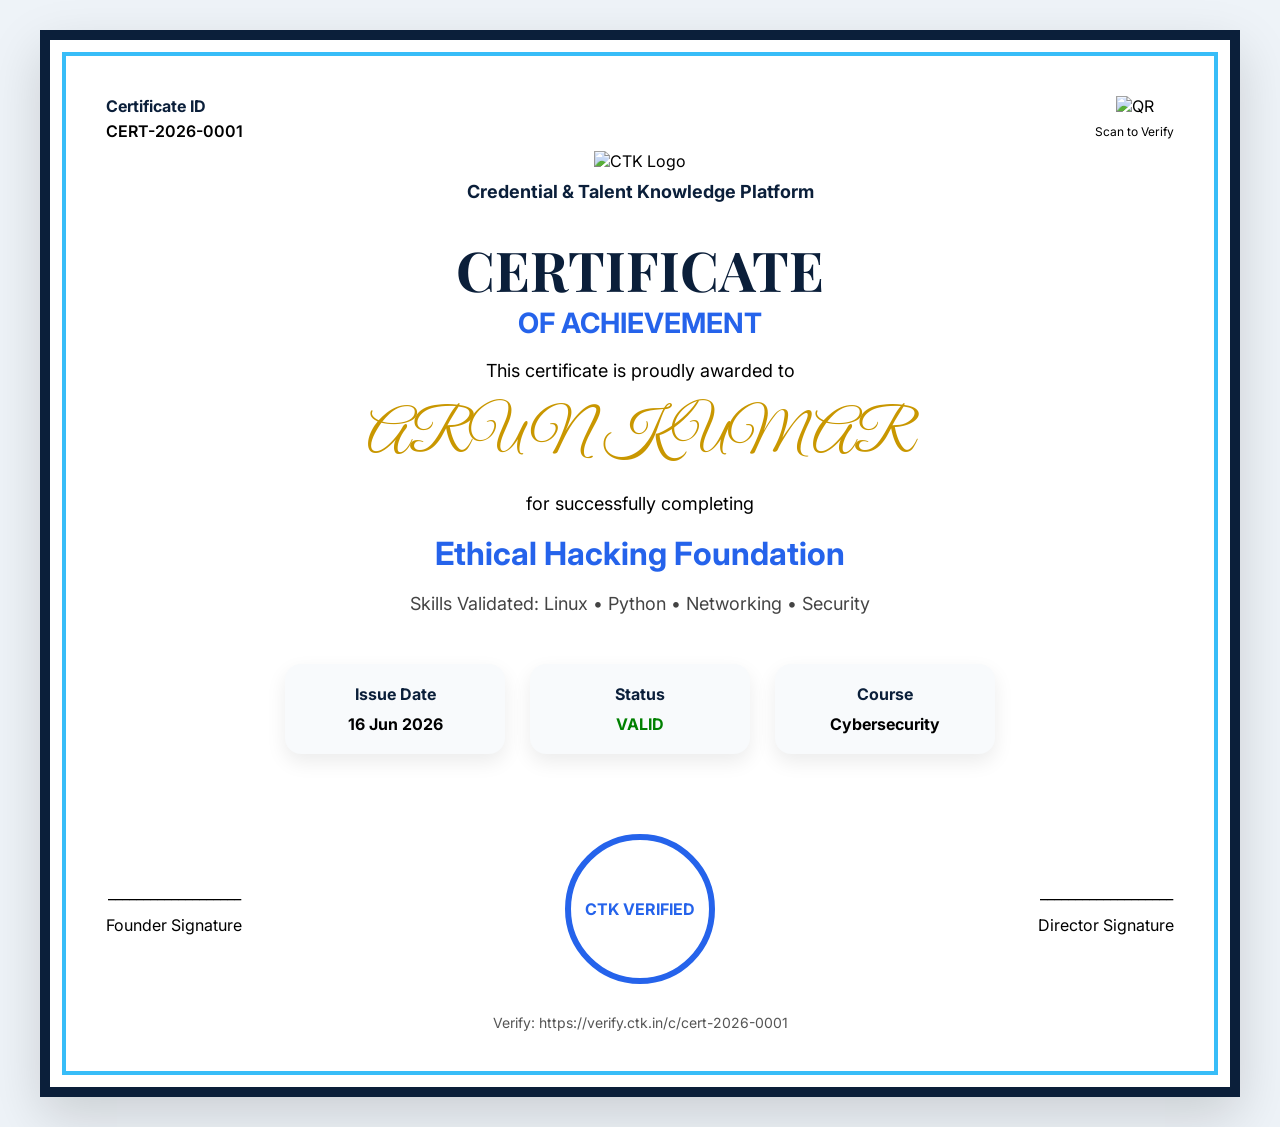
==== certificate.html @ 60763e33 "Add files via upload" ====
<!DOCTYPE html>
<html lang="en">
<head>
    <meta charset="UTF-8">
    <meta name="viewport" content="width=device-width, initial-scale=1.0">
    <title>CTK Certificate</title>

    <link rel="stylesheet" href="certificate.css">

    <link href="https://fonts.googleapis.com/css2?family=Playfair+Display:wght@700&family=Great+Vibes&family=Inter:wght@300;400;500;600;700&display=swap" rel="stylesheet">
</head>
<body>

<div class="certificate">

    <div class="inner-border">

        <!-- Top Section -->
        <div class="top-bar">

            <div class="cert-info">
                <h4>Certificate ID</h4>
                <p>CERT-2026-0001</p>
            </div>

            <div class="qr-box">
                <img src="qr/student_qr.png" alt="QR">
                <span>Scan to Verify</span>
            </div>

        </div>

        <!-- Logo -->
        <div class="logo-section">

            <img src="logo/ctk-logo.png"
                 class="logo"
                 alt="CTK Logo">

            <h2>Credential & Talent Knowledge Platform</h2>

        </div>

        <!-- Title -->

        <div class="title-section">

            <h1>CERTIFICATE</h1>
            <h3>OF ACHIEVEMENT</h3>

            <p>This certificate is proudly awarded to</p>

            <div class="student-name">
                ARUN KUMAR
            </div>

            <p>for successfully completing</p>

            <div class="course-name">
                Ethical Hacking Foundation
            </div>

            <div class="skills">
                Skills Validated:
                Linux • Python • Networking • Security
            </div>

        </div>

        <!-- Info Cards -->

        <div class="info-cards">

            <div class="card">
                <h4>Issue Date</h4>
                <p>16 Jun 2026</p>
            </div>

            <div class="card status">
                <h4>Status</h4>
                <p>VALID</p>
            </div>

            <div class="card">
                <h4>Course</h4>
                <p>Cybersecurity</p>
            </div>

        </div>

        <!-- Footer -->

        <div class="footer">

            <div class="sign">
                ___________________
                <br>
                Founder Signature
            </div>

            <div class="seal">
                CTK VERIFIED
            </div>

            <div class="sign">
                ___________________
                <br>
                Director Signature
            </div>

        </div>

        <div class="verify-url">
            Verify:
            https://verify.ctk.in/c/cert-2026-0001
        </div>

    </div>

</div>

</body>
</html>
---- certificate.css ----
*{
    margin:0;
    padding:0;
    box-sizing:border-box;
}

body{
    background:#eef3f8;
    font-family:'Inter',sans-serif;
    padding:30px;
}

.certificate{
    width:1200px;
    min-height:850px;
    background:#fff;
    margin:auto;

    border:10px solid #0B1F3A; /* Navy Blue */
    padding:12px;

    box-shadow:0 20px 50px rgba(0,0,0,.15);
}

.inner-border{
    border:4px solid #38BDF8; /* Sky Blue */
    min-height:810px;
    padding:40px;
    position:relative;
}

.top-bar{
    display:flex;
    justify-content:space-between;
    align-items:flex-start;
}

.cert-info h4{
    color:#0B1F3A;
    margin-bottom:5px;
}

.cert-info p{
    font-weight:600;
}

.qr-box{
    text-align:center;
}

.qr-box img{
    width:110px;
    height:110px;
}

.qr-box span{
    display:block;
    font-size:12px;
    margin-top:8px;
}

.logo-section{
    text-align:center;
    margin-top:10px;
}

.logo{
    width:90px;
    height:90px;
    object-fit:contain;
}

.logo-section h2{
    margin-top:10px;
    color:#0B1F3A;
    font-size:18px;
}

.title-section{
    text-align:center;
    margin-top:30px;
}

.title-section h1{
    font-size:55px;
    font-family:'Playfair Display',serif;
    color:#0B1F3A;
}

.title-section h3{
    font-size:28px;
    color:#2563EB;
    margin-bottom:20px;
}

.title-section p{
    margin:15px 0;
    font-size:18px;
}

.student-name{
    font-size:58px;
    color:#C99700;
    font-family:'Great Vibes',cursive;
    margin:20px 0;
}

.course-name{
    font-size:32px;
    color:#2563EB;
    font-weight:700;
    margin:20px 0;
}

.skills{
    margin-top:20px;
    font-size:18px;
    color:#444;
}

.info-cards{
    display:flex;
    justify-content:center;
    gap:25px;
    margin-top:50px;
}

.card{
    width:220px;
    padding:20px;

    background:#f8fafc;

    border-radius:16px;

    text-align:center;

    box-shadow:0 8px 20px rgba(0,0,0,.08);
}

.card h4{
    color:#0B1F3A;
    margin-bottom:10px;
}

.card p{
    font-weight:700;
}

.status p{
    color:green;
}

.footer{
    margin-top:80px;

    display:flex;
    justify-content:space-between;
    align-items:center;
}

.sign{
    text-align:center;
    line-height:2;
}

.seal{
    width:150px;
    height:150px;

    border:6px solid #2563EB;
    border-radius:50%;

    display:flex;
    justify-content:center;
    align-items:center;

    font-weight:700;
    color:#2563EB;
}

.verify-url{
    text-align:center;
    margin-top:30px;
    font-size:14px;
    color:#555;
}

@media print{

    body{
        background:white;
        padding:0;
    }

    .certificate{
        box-shadow:none;
    }

}
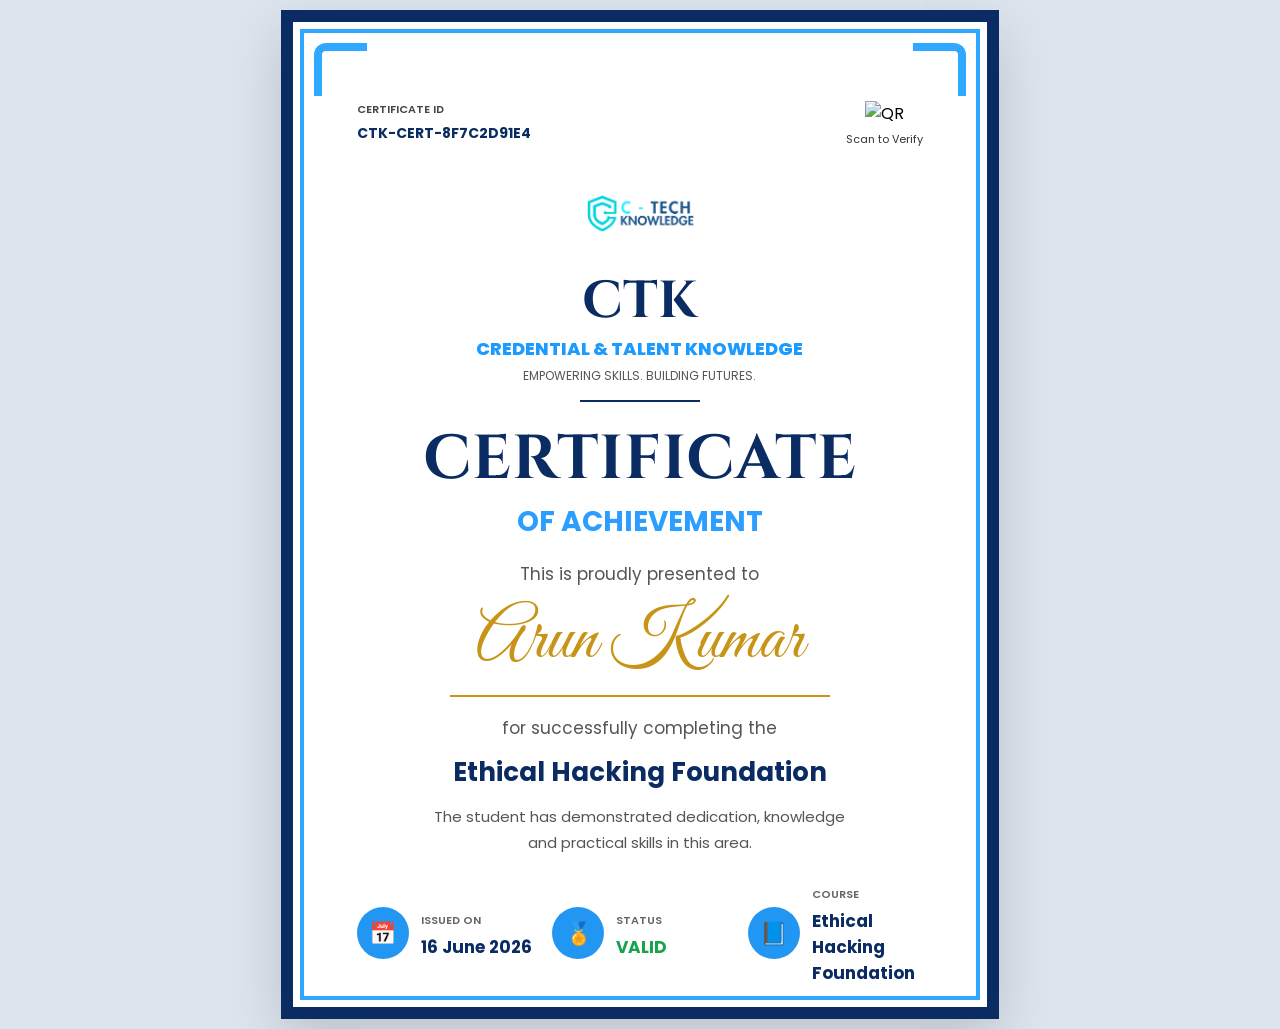
==== commit 4a450374: "Add files via upload" ====
--- a/certificate.html
+++ b/certificate.html
@@ -1,118 +1,348 @@
 <!DOCTYPE html>
 <html lang="en">
 <head>
+
     <meta charset="UTF-8">
-    <meta name="viewport" content="width=device-width, initial-scale=1.0">
-    <title>CTK Certificate</title>
-
-    <link rel="stylesheet" href="certificate.css">
-
-    <link href="https://fonts.googleapis.com/css2?family=Playfair+Display:wght@700&family=Great+Vibes&family=Inter:wght@300;400;500;600;700&display=swap" rel="stylesheet">
+
+    <meta name="viewport"
+          content="width=device-width, initial-scale=1.0">
+
+    <title>
+        CTK Certificate
+    </title>
+
+    <link rel="stylesheet"
+          href="certificate.css">
+
+    <link href="https://fonts.googleapis.com/css2?family=Poppins:wght@300;400;500;600;700;800&family=Cinzel:wght@400;600;700;800&family=Great+Vibes&display=swap"
+          rel="stylesheet">
+
 </head>
+
 <body>
 
 <div class="certificate">
 
-    <div class="inner-border">
-
-        <!-- Top Section -->
-        <div class="top-bar">
-
-            <div class="cert-info">
-                <h4>Certificate ID</h4>
-                <p>CERT-2026-0001</p>
-            </div>
-
-            <div class="qr-box">
-                <img src="qr/student_qr.png" alt="QR">
-                <span>Scan to Verify</span>
-            </div>
-
-        </div>
-
-        <!-- Logo -->
-        <div class="logo-section">
-
-            <img src="logo/ctk-logo.png"
-                 class="logo"
-                 alt="CTK Logo">
-
-            <h2>Credential & Talent Knowledge Platform</h2>
-
-        </div>
-
-        <!-- Title -->
-
-        <div class="title-section">
-
-            <h1>CERTIFICATE</h1>
-            <h3>OF ACHIEVEMENT</h3>
-
-            <p>This certificate is proudly awarded to</p>
-
-            <div class="student-name">
-                ARUN KUMAR
-            </div>
-
-            <p>for successfully completing</p>
-
-            <div class="course-name">
+    <div class="inner">
+
+        <!-- TOP -->
+
+        <div class="top">
+
+            <div class="cert-id">
+
+                <p>
+
+                    CERTIFICATE ID
+
+                </p>
+
+                <h4 id="certId">
+
+                    CTK-CERT-8F7C2D91E4
+
+                </h4>
+
+            </div>
+
+
+            <div class="qr">
+
+                <img
+                    id="qrImage"
+                    src="qr/sample.png"
+                    alt="QR">
+
+                <span>
+
+                    Scan to Verify
+
+                </span>
+
+            </div>
+
+        </div>
+
+
+
+        <!-- LOGO -->
+
+        <div class="logo-box">
+
+            <img
+                class="logo"
+                src="logo/ctk-logo.png"
+                alt="CTK Logo">
+
+            <h1>
+
+                CTK
+
+            </h1>
+
+            <h2>
+
+                CREDENTIAL & TALENT KNOWLEDGE
+
+            </h2>
+
+            <p>
+
+                EMPOWERING SKILLS.
+                BUILDING FUTURES.
+
+            </p>
+
+            <div class="line">
+
+            </div>
+
+        </div>
+
+
+
+        <!-- TITLE -->
+
+        <div class="title">
+
+            <h1>
+
+                CERTIFICATE
+
+            </h1>
+
+            <h2>
+
+                OF ACHIEVEMENT
+
+            </h2>
+
+            <p>
+
+                This is proudly presented to
+
+            </p>
+
+
+            <div
+                id="studentName"
+                class="student-name">
+
+                Arun Kumar
+
+            </div>
+
+
+            <div class="gold-line">
+
+            </div>
+
+            <p>
+
+                for successfully completing the
+
+            </p>
+
+
+            <h3 id="courseName">
+
                 Ethical Hacking Foundation
-            </div>
-
-            <div class="skills">
-                Skills Validated:
-                Linux • Python • Networking • Security
-            </div>
-
-        </div>
-
-        <!-- Info Cards -->
-
-        <div class="info-cards">
+
+            </h3>
+
+
+            <div class="desc">
+
+                The student has demonstrated
+                dedication, knowledge and
+                practical skills in this area.
+
+            </div>
+
+        </div>
+
+
+
+        <!-- INFO CARDS -->
+
+        <div class="cards">
+
 
             <div class="card">
-                <h4>Issue Date</h4>
-                <p>16 Jun 2026</p>
-            </div>
-
-            <div class="card status">
-                <h4>Status</h4>
-                <p>VALID</p>
-            </div>
+
+                <div class="icon">
+
+                    📅
+
+                </div>
+
+                <div>
+
+                    <small>
+
+                        ISSUED ON
+
+                    </small>
+
+                    <h4 id="issueDate">
+
+                        16 June 2026
+
+                    </h4>
+
+                </div>
+
+            </div>
+
+
 
             <div class="card">
-                <h4>Course</h4>
-                <p>Cybersecurity</p>
-            </div>
-
-        </div>
-
-        <!-- Footer -->
+
+                <div class="icon">
+
+                    🏅
+
+                </div>
+
+                <div>
+
+                    <small>
+
+                        STATUS
+
+                    </small>
+
+                    <h4 class="green">
+
+                        VALID
+
+                    </h4>
+
+                </div>
+
+            </div>
+
+
+
+            <div class="card">
+
+                <div class="icon">
+
+                    📘
+
+                </div>
+
+                <div>
+
+                    <small>
+
+                        COURSE
+
+                    </small>
+
+                    <h4 id="courseCard">
+
+                        Ethical Hacking Foundation
+
+                    </h4>
+
+                </div>
+
+            </div>
+
+        </div>
+
+
+
+        <!-- FOOTER -->
 
         <div class="footer">
 
+
             <div class="sign">
-                ___________________
-                <br>
-                Founder Signature
-            </div>
+
+                <img
+                    src="logo/sign1.png"
+                    alt="Founder">
+
+                <div class="sline">
+
+                </div>
+
+                <h4>
+
+                    FOUNDER
+
+                </h4>
+
+                <p>
+
+                    CTK Platform
+
+                </p>
+
+            </div>
+
+
 
             <div class="seal">
-                CTK VERIFIED
-            </div>
+
+                <span>
+
+                    CTK
+
+                </span>
+
+                VERIFIED
+
+            </div>
+
+
 
             <div class="sign">
-                ___________________
-                <br>
-                Director Signature
-            </div>
-
-        </div>
-
-        <div class="verify-url">
-            Verify:
-            https://verify.ctk.in/c/cert-2026-0001
+
+                <img
+                    src="logo/sign2.png"
+                    alt="Director">
+
+                <div class="sline">
+
+                </div>
+
+                <h4>
+
+                    DIRECTOR
+
+                </h4>
+
+                <p>
+
+                    CTK Platform
+
+                </p>
+
+            </div>
+
+
+        </div>
+
+
+
+        <!-- VERIFY -->
+
+        <div class="verify">
+
+            Verify this certificate anytime by
+            scanning the QR code or visiting:
+
+            <br><br>
+
+            <b id="verifyLink">
+
+                verify.ctk.in/c/8f7c2d91e4
+
+            </b>
+
         </div>
 
     </div>
--- a/certificate.css
+++ b/certificate.css
@@ -1,3 +1,11 @@
+/* ==================================================
+   CTK PREMIUM CERTIFICATE CSS
+   SIZE: 19cm × 26.7cm
+   PORTRAIT
+================================================== */
+
+@import url('https://fonts.googleapis.com/css2?family=Poppins:wght@300;400;500;600;700;800&family=Cinzel:wght@400;600;700;800&family=Great+Vibes&display=swap');
+
 *{
     margin:0;
     padding:0;
@@ -5,196 +13,531 @@
 }
 
 body{
-    background:#eef3f8;
-    font-family:'Inter',sans-serif;
-    padding:30px;
-}
+
+    background:#dce4ee;
+
+    font-family:'Poppins',sans-serif;
+
+    padding:10px;
+}
+
+/* ===========================
+   CERTIFICATE SIZE
+=========================== */
 
 .certificate{
-    width:1200px;
-    min-height:850px;
+
+    width:190mm;
+    height:267mm;
+
     background:#fff;
+
     margin:auto;
 
-    border:10px solid #0B1F3A; /* Navy Blue */
-    padding:12px;
-
-    box-shadow:0 20px 50px rgba(0,0,0,.15);
-}
-
-.inner-border{
-    border:4px solid #38BDF8; /* Sky Blue */
-    min-height:810px;
-    padding:40px;
+    border:12px solid #0A2C63;
+
+    padding:7px;
+
+    box-shadow:
+    0 20px 50px rgba(0,0,0,.15);
+
+    overflow:hidden;
+}
+
+/* ===========================
+   INNER BORDER
+=========================== */
+
+.inner{
+
+    width:100%;
+    height:100%;
+
+    border:4px solid #2FA8FF;
+
     position:relative;
-}
-
-.top-bar{
+
+    padding:18mm 14mm;
+
+    overflow:hidden;
+
+    background:
+    linear-gradient(
+    rgba(255,255,255,.97),
+    rgba(255,255,255,.97)
+    );
+}
+
+/* CORNERS */
+
+.inner:before{
+
+    content:"";
+
+    position:absolute;
+
+    top:10px;
+    left:10px;
+
+    width:45px;
+    height:45px;
+
+    border-top:8px solid #2FA8FF;
+    border-left:8px solid #2FA8FF;
+
+    border-radius:12px 0 0 0;
+}
+
+.inner:after{
+
+    content:"";
+
+    position:absolute;
+
+    top:10px;
+    right:10px;
+
+    width:45px;
+    height:45px;
+
+    border-top:8px solid #2FA8FF;
+    border-right:8px solid #2FA8FF;
+
+    border-radius:0 12px 0 0;
+}
+
+/* ===========================
+   TOP BAR
+=========================== */
+
+.top{
+
     display:flex;
+
     justify-content:space-between;
+
     align-items:flex-start;
 }
 
-.cert-info h4{
-    color:#0B1F3A;
-    margin-bottom:5px;
-}
-
-.cert-info p{
+.cert-id p{
+
+    font-size:11px;
+
+    color:#444;
+
     font-weight:600;
 }
 
-.qr-box{
+.cert-id h4{
+
+    font-size:14px;
+
+    color:#0A2C63;
+
+    margin-top:5px;
+}
+
+.qr{
+
     text-align:center;
 }
 
-.qr-box img{
+.qr img{
+
+    width:75px;
+    height:75px;
+
+    object-fit:contain;
+}
+
+.qr span{
+
+    display:block;
+
+    font-size:11px;
+
+    margin-top:5px;
+
+    color:#333;
+}
+
+/* ===========================
+   LOGO
+=========================== */
+
+.logo-box{
+
+    text-align:center;
+
+    margin-top:10px;
+}
+
+.logo{
+
     width:110px;
+
     height:110px;
-}
-
-.qr-box span{
-    display:block;
+
+    object-fit:contain;
+}
+
+.logo-box h1{
+
+    font-family:'Cinzel',serif;
+
+    font-size:52px;
+
+    color:#0A2C63;
+
+    line-height:1;
+}
+
+.logo-box h2{
+
+    color:#1B9BFF;
+
+    font-size:18px;
+
+    font-weight:800;
+
+    margin-top:8px;
+}
+
+.logo-box p{
+
     font-size:12px;
-    margin-top:8px;
-}
-
-.logo-section{
+
+    color:#555;
+
+    margin-top:5px;
+}
+
+.line{
+
+    width:120px;
+
+    height:2px;
+
+    background:#0A2C63;
+
+    margin:15px auto;
+}
+
+/* ===========================
+   TITLE
+=========================== */
+
+.title{
+
     text-align:center;
+
     margin-top:10px;
 }
 
-.logo{
-    width:90px;
-    height:90px;
+.title h1{
+
+    font-family:'Cinzel',serif;
+
+    font-size:62px;
+
+    color:#0A2C63;
+
+    font-weight:700;
+
+    letter-spacing:1px;
+}
+
+.title h2{
+
+    color:#2B9EFF;
+
+    font-size:28px;
+
+    font-weight:700;
+}
+
+.title p{
+
+    color:#555;
+
+    font-size:17px;
+
+    margin-top:18px;
+}
+
+/* ===========================
+   NAME
+=========================== */
+
+.student-name{
+
+    font-family:'Great Vibes',cursive;
+
+    font-size:72px;
+
+    color:#C79417;
+
+    margin:18px 0;
+
+    line-height:1;
+}
+
+.gold-line{
+
+    width:380px;
+
+    height:2px;
+
+    background:#C79417;
+
+    margin:10px auto 18px;
+}
+
+/* ===========================
+   COURSE
+=========================== */
+
+.title h3{
+
+    color:#0A2C63;
+
+    font-size:26px;
+
+    font-weight:700;
+
+    margin-top:12px;
+}
+
+.desc{
+
+    width:75%;
+
+    margin:12px auto;
+
+    color:#555;
+
+    font-size:15px;
+
+    line-height:1.7;
+}
+
+/* ===========================
+   CARDS
+=========================== */
+
+.cards{
+
+    display:flex;
+
+    justify-content:space-between;
+
+    align-items:center;
+
+    margin-top:25px;
+}
+
+.card{
+
+    width:31%;
+
+    display:flex;
+
+    align-items:center;
+
+    gap:12px;
+}
+
+.icon{
+
+    width:52px;
+    height:52px;
+
+    border-radius:50%;
+
+    background:#2196F3;
+
+    display:flex;
+
+    justify-content:center;
+
+    align-items:center;
+
+    color:#fff;
+
+    font-size:22px;
+
+    flex-shrink:0;
+}
+
+.card small{
+
+    font-size:11px;
+
+    color:#666;
+
+    font-weight:600;
+}
+
+.card h4{
+
+    color:#0A2C63;
+
+    font-size:17px;
+
+    margin-top:3px;
+}
+
+.green{
+
+    color:#16A34A !important;
+}
+
+/* ===========================
+   FOOTER
+=========================== */
+
+.footer{
+
+    margin-top:22px;
+
+    display:flex;
+
+    justify-content:space-between;
+
+    align-items:center;
+}
+
+.sign{
+
+    text-align:center;
+}
+
+.sign img{
+
+    width:110px;
+
+    height:40px;
+
     object-fit:contain;
 }
 
-.logo-section h2{
-    margin-top:10px;
-    color:#0B1F3A;
-    font-size:18px;
-}
-
-.title-section{
+.sline{
+
+    width:120px;
+
+    border-top:2px solid #5078C5;
+
+    margin:0 auto 8px;
+}
+
+.sign h4{
+
+    color:#0A2C63;
+
+    font-size:16px;
+}
+
+.sign p{
+
+    color:#555;
+
+    font-size:13px;
+}
+
+/* ===========================
+   SEAL
+=========================== */
+
+.seal{
+
+    width:105px;
+    height:105px;
+
+    border-radius:50%;
+
+    background:
+    radial-gradient(
+    circle,
+    #FFD970,
+    #C69012
+    );
+
+    border:5px solid #B67D00;
+
+    display:flex;
+
+    flex-direction:column;
+
+    justify-content:center;
+
+    align-items:center;
+
+    color:#222;
+
+    font-weight:800;
+
     text-align:center;
-    margin-top:30px;
-}
-
-.title-section h1{
-    font-size:55px;
-    font-family:'Playfair Display',serif;
-    color:#0B1F3A;
-}
-
-.title-section h3{
+}
+
+.seal span{
+
     font-size:28px;
-    color:#2563EB;
-    margin-bottom:20px;
-}
-
-.title-section p{
-    margin:15px 0;
-    font-size:18px;
-}
-
-.student-name{
-    font-size:58px;
-    color:#C99700;
-    font-family:'Great Vibes',cursive;
-    margin:20px 0;
-}
-
-.course-name{
-    font-size:32px;
-    color:#2563EB;
-    font-weight:700;
-    margin:20px 0;
-}
-
-.skills{
-    margin-top:20px;
-    font-size:18px;
+
+    line-height:1;
+}
+
+/* ===========================
+   VERIFY BOX
+=========================== */
+
+.verify{
+
+    width:78%;
+
+    margin:18px auto 0;
+
+    background:#EEF5FC;
+
+    border-radius:12px;
+
+    padding:16px;
+
+    text-align:center;
+
     color:#444;
-}
-
-.info-cards{
-    display:flex;
-    justify-content:center;
-    gap:25px;
-    margin-top:50px;
-}
-
-.card{
-    width:220px;
-    padding:20px;
-
-    background:#f8fafc;
-
-    border-radius:16px;
-
-    text-align:center;
-
-    box-shadow:0 8px 20px rgba(0,0,0,.08);
-}
-
-.card h4{
-    color:#0B1F3A;
-    margin-bottom:10px;
-}
-
-.card p{
-    font-weight:700;
-}
-
-.status p{
-    color:green;
-}
-
-.footer{
-    margin-top:80px;
-
-    display:flex;
-    justify-content:space-between;
-    align-items:center;
-}
-
-.sign{
-    text-align:center;
-    line-height:2;
-}
-
-.seal{
-    width:150px;
-    height:150px;
-
-    border:6px solid #2563EB;
-    border-radius:50%;
-
-    display:flex;
-    justify-content:center;
-    align-items:center;
-
-    font-weight:700;
-    color:#2563EB;
-}
-
-.verify-url{
-    text-align:center;
-    margin-top:30px;
+
     font-size:14px;
-    color:#555;
+}
+
+.verify b{
+
+    color:#0A2C63;
+}
+
+/* ===========================
+   PRINT
+=========================== */
+
+@page{
+
+    size:190mm 267mm;
+
+    margin:0;
 }
 
 @media print{
 
     body{
-        background:white;
+
+        background:#fff;
+
         padding:0;
     }
 
     .certificate{
+
+        margin:0;
+
         box-shadow:none;
     }
-
 }
